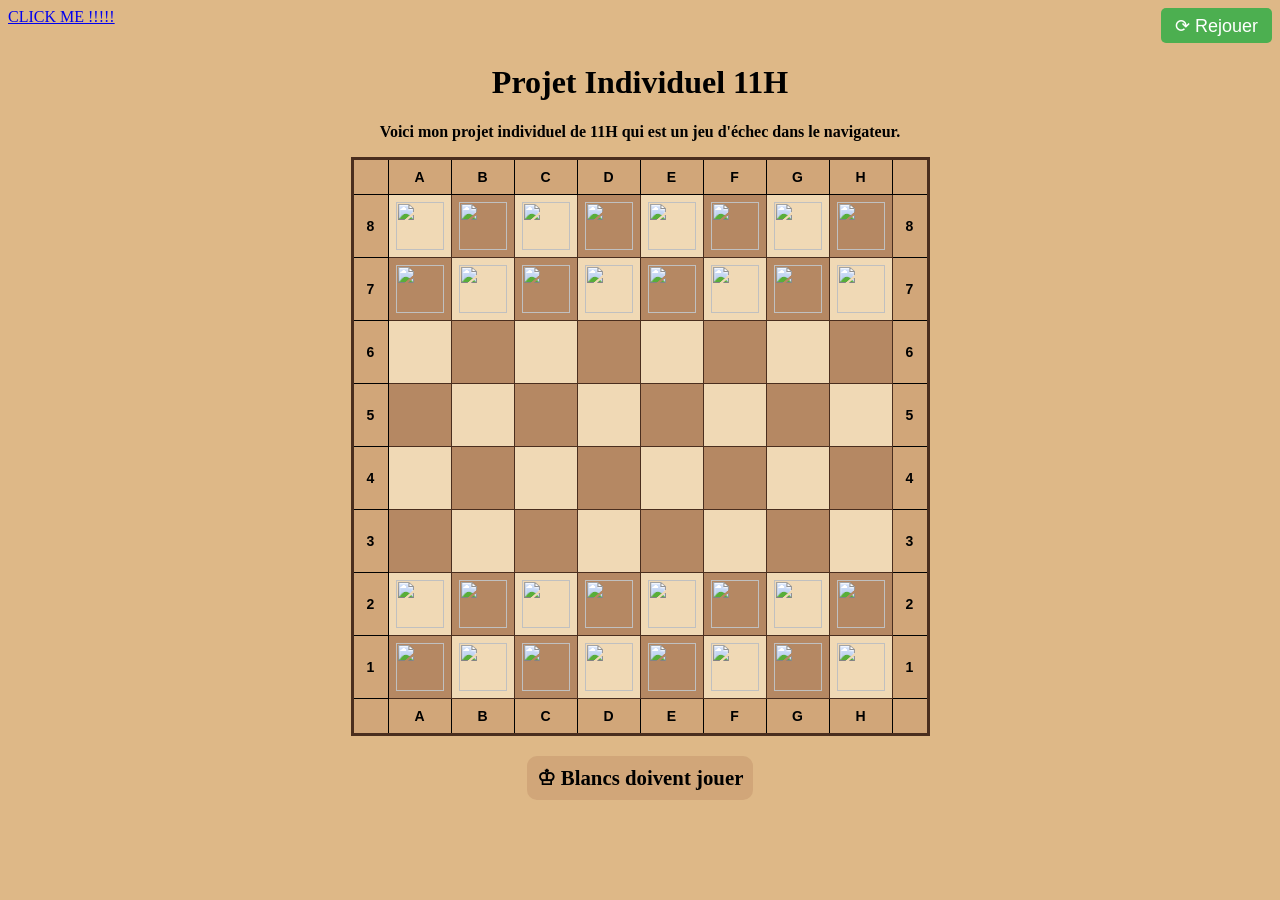
==== index.html @ 1d624048 "ded" ====
<!DOCTYPE html>
<html lang="en">
    
    <!-- Possible de faire le plateau d'échec sur JavaScript si probléme avec le code -->
    
    <head>
        <meta charset="UTF-8" />
        <!-- Liens pour css et Javascript -->
        <link href="styles.css" rel="stylesheet" />
       
        <title>PI</title>
    </head>
    <body>
        
      <script scr="script.js"></script>
         <!-- Tête de page -->
        
        <header>
          
        <a class="hello" href="index2.html">CLICK ME !!!!!</a>
          

          
        </header>
        
    <h1>Projet Individuel 11H</h1>
    <p><strong>Voici mon projet individuel de 11H qui est un jeu d'échec dans le navigateur. </strong></p>
        <!-- Début du plateau d'échec -->
<table>
  <tr>
    <td class="rien"></td>
    <td class="lettre">A</td>
    <td class="lettre">B</td>
    <td class="lettre">C</td>
    <td class="lettre">D</td>
    <td class="lettre">E</td>
    <td class="lettre">F</td>
    <td class="lettre">G</td>
    <td class="lettre">H</td>
    <td class="rien"></td>
  </tr>

  <tr>
    <td class="chiffre">8</td>
     <td class="pieces, noir"><img src="pieces_echec/tour_noir.svg"></td>
    <td class="pieces. blanc"><img src="pieces_echec/cavalier_noir.svg"></td>
    <td class="pieces, noir"><img src="pieces_echec/foux_noir.svg"></td>
    <td class="pieces, blanc"><img src="pieces_echec/roi_noir.svg"></td>
    <td class="pieces, noir"><img src="pieces_echec/dame_noir.svg"></td>
    <td class="pieces, blanc"><img src="pieces_echec/foux_noir.svg"></td>
    <td class="pieces, noir"><img src="pieces_echec/cavalier_noir.svg"></td>
    <td class="pieces, blanc"><img src="pieces_echec/tour_noir.svg"></td>
    <td class="chiffre">8</td>
  </tr>

  <tr>
    <td class="chiffre">7</td>
    <td class="pieces, blanc"><img src="pieces_echec/pions_noir.svg"></td>
    <td class="pieces. noir"><img src="pieces_echec/pions_noir.svg"></td>
    <td class="pieces, blanc"><img src="pieces_echec/pions_noir.svg"></td>
    <td class="pieces, noir"><img src="pieces_echec/pions_noir.svg"></td>
    <td class="pieces, blanc"><img src="pieces_echec/pions_noir.svg"></td>
    <td class="pieces, noir"><img src="pieces_echec/pions_noir.svg"></td>
    <td class="pieces, blanc"><img src="pieces_echec/pions_noir.svg"></td>
    <td class="pieces, noir"><img src="pieces_echec/pions_noir.svg"></td>
    <td class="chiffre">7</td>
  </tr>

  <tr>
    <td class="chiffre">6</td>
    <td class="pieces, noir"></td>
    <td class="pieces. blanc"></td>
    <td class="pieces, noir"></td>
    <td class="pieces, blanc"></td>
    <td class="pieces, noir"></td>
    <td class="pieces, blanc"></td>
    <td class="pieces, noir"></td>
    <td class="pieces, blanc"></td>
    <td class="chiffre">6</td>
  </tr>

  <tr>
    <td class="chiffre">5</td>
    <td class="pieces, blanc"></td>
    <td class="pieces. noir"></td>
    <td class="pieces, blanc"></td>
    <td class="pieces, noir"></td>
    <td class="pieces, blanc"></td>
    <td class="pieces, noir"></td>
    <td class="pieces, blanc"></td>
    <td class="pieces, noir"></td>
    <td class="chiffre">5</td>
  </tr>

  <tr>
    <td class="chiffre">4</td>
    <td class="pieces, noir"></td>
    <td class="pieces. blanc"></td>
    <td class="pieces, noir"></td>
    <td class="pieces, blanc"></td>
    <td class="pieces, noir"></td>
    <td class="pieces, blanc"></td>
    <td class="pieces, noir"></td>
    <td class="pieces, blanc"></td>
    <td class="chiffre">4</td>
  </tr>

  <tr>
    <td class="chiffre">3</td>
    <td class="pieces, blanc"></td>
    <td class="pieces. noir"></td>
    <td class="pieces, blanc"></td>
    <td class="pieces, noir"></td>
    <td class="pieces, blanc"></td>
    <td class="pieces, noir"></td>
    <td class="pieces, blanc"></td>
    <td class="pieces, noir"></td>
    <td class="chiffre">3</td>
  </tr>

  <tr>
    <td class="chiffre">2</td>
    <td class="pieces, noir"><img src="pieces_echec/pions_blanc.svg"></td>
    <td class="pieces. blanc"><img src="pieces_echec/pions_blanc.svg"></td>
    <td class="pieces, noir"><img src="pieces_echec/pions_blanc.svg"></td>
    <td class="pieces, blanc"><img src="pieces_echec/pions_blanc.svg"></td>
    <td class="pieces, noir"><img src="pieces_echec/pions_blanc.svg"></td>
    <td class="pieces, blanc"><img src="pieces_echec/pions_blanc.svg"></td>
    <td class="pieces, noir"><img src="pieces_echec/pions_blanc.svg"></td>
    <td class="pieces, blanc"><img src="pieces_echec/pions_blanc.svg"></td>
    <td class="chiffre">2</td>
  </tr>

  <tr>
    <td class="chiffre">1</td>
    <td class="pieces, blanc"><img src="pieces_echec/tour_blanc.svg"></td>
    <td class="pieces. noir"><img src="pieces_echec/cavalier_blanc.svg"></td>
    <td class="pieces, blanc"><img src="pieces_echec/foux_blanc.svg"></td>
    <td class="pieces, noir"><img src="pieces_echec/roi_blanc.svg"></td>
    <td class="pieces, blanc"><img src="pieces_echec/dame_blanche.svg"></td>
    <td class="pieces, noir"><img src="pieces_echec/foux_blanc.svg"></td>
    <td class="pieces, blanc"><img src="pieces_echec/cavalier_blanc.svg"></td>
    <td class="pieces, noir"><img src="pieces_echec/tour_blanc.svg"></td>
    <td class="chiffre">1</td>
  </tr>

  <tr>
    <td class="rien"></td>
    <td class="lettre">A</td>
    <td class="lettre">B</td>
    <td class="lettre">C</td>
    <td class="lettre">D</td>
    <td class="lettre">E</td>
    <td class="lettre">F</td>
    <td class="lettre">G</td>
    <td class="lettre">H</td>
    <td class="rien"></td>
  </tr>
</table>

        <!-- Fin du plateau d'échec -->
      
      <script src="script.js"></script>
      
    </body>
</html>
---- styles.css ----
body{
    background-color: burlywood;  /*change la couleur de fond*/
    text-align: center;           /*aligne le text au milieu*/
}



table {
  border: thin solid blue;
  border-collapse: collapse;
  margin: auto;
  text-align: center;
}

th, td {
  border: thin solid black;
  width: 60px;
  height: 60px;
}

.rien{
  background-color: #d1a679;
}

.lettre{
  background-color: #d1a679;
}

.chiffre{
  background-color: #d1a679;
}

header {
  display: flex;
  justify-content: space-between;
}

.Yo {
  font-size: 20px;
  width: 80px;
  height: 40px;
}

.pieces img {
  width: 35px;
  height: 35px;
  
}

.blanc {
  background-color: white;
}

.noir {
  background-color: darkgrey;
}
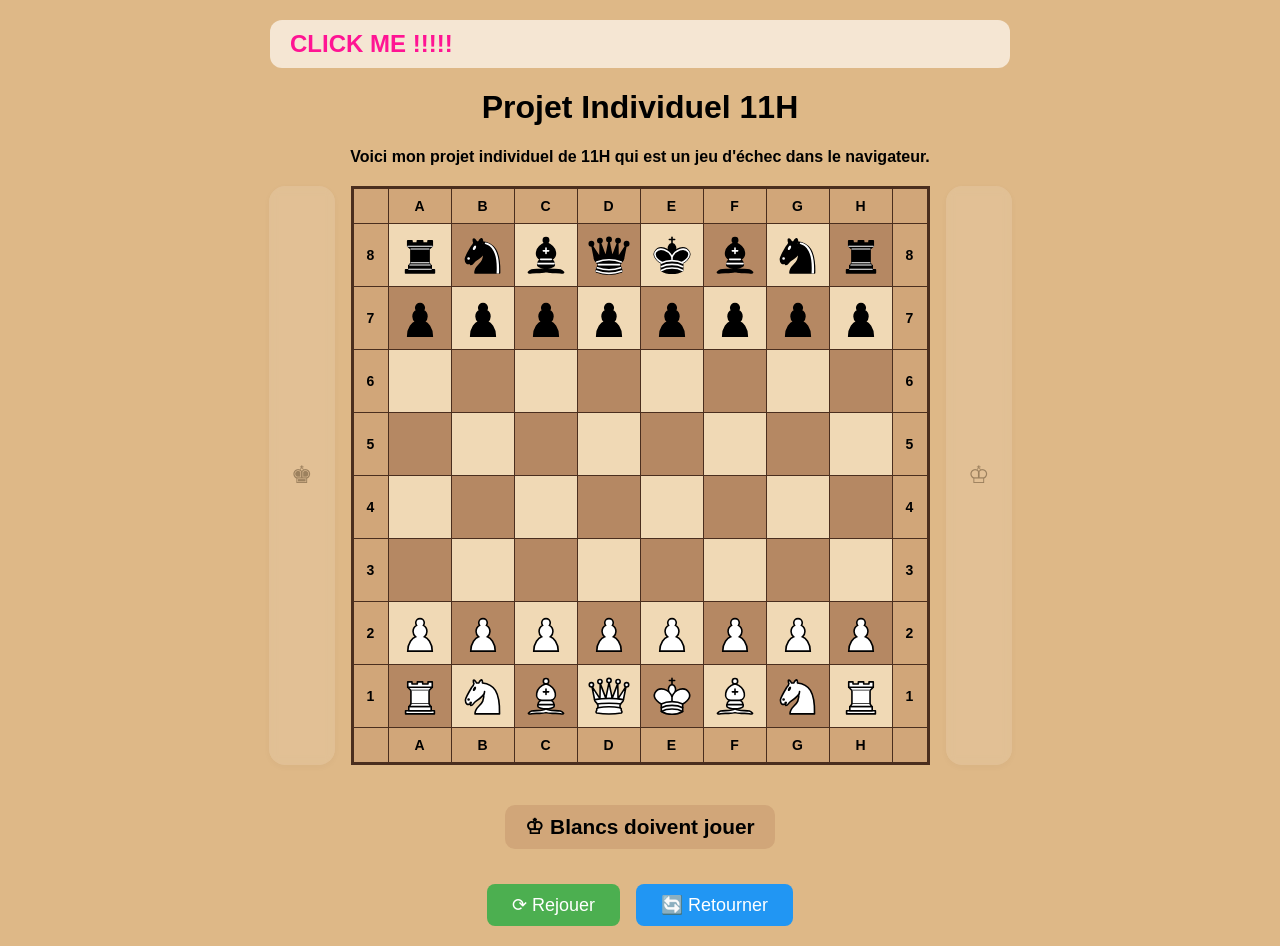
==== commit c38f0584: "qwe" ====
--- a/index.html
+++ b/index.html
@@ -1,166 +1,22 @@
 <!DOCTYPE html>
-<html lang="en">
-    
-    <!-- Possible de faire le plateau d'échec sur JavaScript si probléme avec le code -->
-    
-    <head>
-        <meta charset="UTF-8" />
-        <!-- Liens pour css et Javascript -->
-        <link href="styles.css" rel="stylesheet" />
-       
-        <title>PI</title>
-    </head>
-    <body>
-        
-      <script scr="script.js"></script>
-         <!-- Tête de page -->
-        
-        <header>
-          
-        <a class="hello" href="index2.html">CLICK ME !!!!!</a>
-          
+<html lang="fr">
+<head>
+    <meta charset="UTF-8" />
+    <link href="styles.css" rel="stylesheet" />
+    <title>Jeu d'échecs</title>
+</head>
+<body>
+    <header>
+        <a href="index2.html">CLICK ME !!!!!</a>
+        <!-- tu peux ajouter d'autres boutons ici si besoin -->
+    </header>
 
-          
-        </header>
-        
     <h1>Projet Individuel 11H</h1>
-    <p><strong>Voici mon projet individuel de 11H qui est un jeu d'échec dans le navigateur. </strong></p>
-        <!-- Début du plateau d'échec -->
-<table>
-  <tr>
-    <td class="rien"></td>
-    <td class="lettre">A</td>
-    <td class="lettre">B</td>
-    <td class="lettre">C</td>
-    <td class="lettre">D</td>
-    <td class="lettre">E</td>
-    <td class="lettre">F</td>
-    <td class="lettre">G</td>
-    <td class="lettre">H</td>
-    <td class="rien"></td>
-  </tr>
+    <p><strong>Voici mon projet individuel de 11H qui est un jeu d'échec dans le navigateur.</strong></p>
 
-  <tr>
-    <td class="chiffre">8</td>
-     <td class="pieces, noir"><img src="pieces_echec/tour_noir.svg"></td>
-    <td class="pieces. blanc"><img src="pieces_echec/cavalier_noir.svg"></td>
-    <td class="pieces, noir"><img src="pieces_echec/foux_noir.svg"></td>
-    <td class="pieces, blanc"><img src="pieces_echec/roi_noir.svg"></td>
-    <td class="pieces, noir"><img src="pieces_echec/dame_noir.svg"></td>
-    <td class="pieces, blanc"><img src="pieces_echec/foux_noir.svg"></td>
-    <td class="pieces, noir"><img src="pieces_echec/cavalier_noir.svg"></td>
-    <td class="pieces, blanc"><img src="pieces_echec/tour_noir.svg"></td>
-    <td class="chiffre">8</td>
-  </tr>
+    <!-- Le plateau sera généré par JavaScript -->
+    <div id="boardWrapper"></div>
 
-  <tr>
-    <td class="chiffre">7</td>
-    <td class="pieces, blanc"><img src="pieces_echec/pions_noir.svg"></td>
-    <td class="pieces. noir"><img src="pieces_echec/pions_noir.svg"></td>
-    <td class="pieces, blanc"><img src="pieces_echec/pions_noir.svg"></td>
-    <td class="pieces, noir"><img src="pieces_echec/pions_noir.svg"></td>
-    <td class="pieces, blanc"><img src="pieces_echec/pions_noir.svg"></td>
-    <td class="pieces, noir"><img src="pieces_echec/pions_noir.svg"></td>
-    <td class="pieces, blanc"><img src="pieces_echec/pions_noir.svg"></td>
-    <td class="pieces, noir"><img src="pieces_echec/pions_noir.svg"></td>
-    <td class="chiffre">7</td>
-  </tr>
-
-  <tr>
-    <td class="chiffre">6</td>
-    <td class="pieces, noir"></td>
-    <td class="pieces. blanc"></td>
-    <td class="pieces, noir"></td>
-    <td class="pieces, blanc"></td>
-    <td class="pieces, noir"></td>
-    <td class="pieces, blanc"></td>
-    <td class="pieces, noir"></td>
-    <td class="pieces, blanc"></td>
-    <td class="chiffre">6</td>
-  </tr>
-
-  <tr>
-    <td class="chiffre">5</td>
-    <td class="pieces, blanc"></td>
-    <td class="pieces. noir"></td>
-    <td class="pieces, blanc"></td>
-    <td class="pieces, noir"></td>
-    <td class="pieces, blanc"></td>
-    <td class="pieces, noir"></td>
-    <td class="pieces, blanc"></td>
-    <td class="pieces, noir"></td>
-    <td class="chiffre">5</td>
-  </tr>
-
-  <tr>
-    <td class="chiffre">4</td>
-    <td class="pieces, noir"></td>
-    <td class="pieces. blanc"></td>
-    <td class="pieces, noir"></td>
-    <td class="pieces, blanc"></td>
-    <td class="pieces, noir"></td>
-    <td class="pieces, blanc"></td>
-    <td class="pieces, noir"></td>
-    <td class="pieces, blanc"></td>
-    <td class="chiffre">4</td>
-  </tr>
-
-  <tr>
-    <td class="chiffre">3</td>
-    <td class="pieces, blanc"></td>
-    <td class="pieces. noir"></td>
-    <td class="pieces, blanc"></td>
-    <td class="pieces, noir"></td>
-    <td class="pieces, blanc"></td>
-    <td class="pieces, noir"></td>
-    <td class="pieces, blanc"></td>
-    <td class="pieces, noir"></td>
-    <td class="chiffre">3</td>
-  </tr>
-
-  <tr>
-    <td class="chiffre">2</td>
-    <td class="pieces, noir"><img src="pieces_echec/pions_blanc.svg"></td>
-    <td class="pieces. blanc"><img src="pieces_echec/pions_blanc.svg"></td>
-    <td class="pieces, noir"><img src="pieces_echec/pions_blanc.svg"></td>
-    <td class="pieces, blanc"><img src="pieces_echec/pions_blanc.svg"></td>
-    <td class="pieces, noir"><img src="pieces_echec/pions_blanc.svg"></td>
-    <td class="pieces, blanc"><img src="pieces_echec/pions_blanc.svg"></td>
-    <td class="pieces, noir"><img src="pieces_echec/pions_blanc.svg"></td>
-    <td class="pieces, blanc"><img src="pieces_echec/pions_blanc.svg"></td>
-    <td class="chiffre">2</td>
-  </tr>
-
-  <tr>
-    <td class="chiffre">1</td>
-    <td class="pieces, blanc"><img src="pieces_echec/tour_blanc.svg"></td>
-    <td class="pieces. noir"><img src="pieces_echec/cavalier_blanc.svg"></td>
-    <td class="pieces, blanc"><img src="pieces_echec/foux_blanc.svg"></td>
-    <td class="pieces, noir"><img src="pieces_echec/roi_blanc.svg"></td>
-    <td class="pieces, blanc"><img src="pieces_echec/dame_blanche.svg"></td>
-    <td class="pieces, noir"><img src="pieces_echec/foux_blanc.svg"></td>
-    <td class="pieces, blanc"><img src="pieces_echec/cavalier_blanc.svg"></td>
-    <td class="pieces, noir"><img src="pieces_echec/tour_blanc.svg"></td>
-    <td class="chiffre">1</td>
-  </tr>
-
-  <tr>
-    <td class="rien"></td>
-    <td class="lettre">A</td>
-    <td class="lettre">B</td>
-    <td class="lettre">C</td>
-    <td class="lettre">D</td>
-    <td class="lettre">E</td>
-    <td class="lettre">F</td>
-    <td class="lettre">G</td>
-    <td class="lettre">H</td>
-    <td class="rien"></td>
-  </tr>
-</table>
-
-        <!-- Fin du plateau d'échec -->
-      
-      <script src="script.js"></script>
-      
-    </body>
+    <script src="script.js"></script>
+</body>
 </html>
--- a/styles.css
+++ b/styles.css
@@ -1,56 +1,138 @@
-body{
-    background-color: burlywood;  /*change la couleur de fond*/
-    text-align: center;           /*aligne le text au milieu*/
+body {
+    background-color: burlywood;
+    text-align: center;
+    font-family: sans-serif;
+    margin: 0;
+    padding: 20px;
 }
 
+/* Conteneur principal : plateau + colonnes de captures */
+#boardWrapper {
+    display: flex;
+    align-items: stretch;
+    justify-content: center;
+    gap: 16px;
+    margin: 20px auto;
+    max-width: fit-content;
+}
 
+/* Colonnes latérales des captures */
+.captured-side {
+    display: flex;
+    flex-direction: column;
+    align-items: center;
+    justify-content: center;
+    gap: 4px;
+    padding: 12px 8px;
+    background: rgba(255, 255, 255, 0.4);
+    border-radius: 16px;
+    min-width: 50px;
+    backdrop-filter: blur(4px);
+    box-shadow: 0 2px 8px rgba(0, 0, 0, 0.1);
+}
 
+.captured-side img {
+    width: 32px;
+    height: 32px;
+    display: block;
+    margin: 2px auto;
+    transition: transform 0.2s;
+}
+
+.captured-side img:hover {
+    transform: scale(1.2);
+}
+
+.captured-side .side-label {
+    font-weight: bold;
+    font-size: 0.9rem;
+    margin-bottom: 4px;
+    color: #333;
+}
+
+.captured-side .side-count {
+    font-size: 0.8rem;
+    color: #555;
+    margin-top: 2px;
+}
+
+/* Plateau */
 table {
-  border: thin solid blue;
-  border-collapse: collapse;
-  margin: auto;
-  text-align: center;
+    border-collapse: collapse;
+    border: 3px solid #4a2e1e;
+    margin: 0;
 }
 
 th, td {
-  border: thin solid black;
-  width: 60px;
-  height: 60px;
+    border: 1px solid #4a2e1e;
+    width: 60px;
+    height: 60px;
+    text-align: center;
+    vertical-align: middle;
 }
 
-.rien{
-  background-color: #d1a679;
+.rien, .lettre, .chiffre {
+    background-color: #d1a679;
 }
 
-.lettre{
-  background-color: #d1a679;
+/* En-tête */
+header {
+    display: flex;
+    justify-content: space-between;
+    align-items: center;
+    max-width: 700px;
+    margin: 0 auto 20px;
+    padding: 10px 20px;
+    background: #f5e6d3;
+    border-radius: 12px;
 }
 
-.chiffre{
-  background-color: #d1a679;
+header a {
+    font-size: 1.5rem;
+    font-weight: bold;
+    color: deeppink;
+    text-decoration: none;
+}
+header a:hover {
+    text-decoration: underline;
 }
 
-header {
-  display: flex;
-  justify-content: space-between;
+/* Boutons sous le plateau */
+#buttonContainer {
+    text-align: center;
+    margin-top: 15px;
 }
 
-.Yo {
-  font-size: 20px;
-  width: 80px;
-  height: 40px;
+#buttonContainer button {
+    font-size: 18px;
+    padding: 10px 25px;
+    border: none;
+    border-radius: 8px;
+    cursor: pointer;
+    margin: 0 8px;
+    transition: opacity 0.2s;
 }
 
-.pieces img {
-  width: 35px;
-  height: 35px;
-  
+#buttonContainer button:first-child {
+    background-color: #4CAF50;
+    color: white;
+}
+#buttonContainer button:last-child {
+    background-color: #2196F3;
+    color: white;
+}
+#buttonContainer button:hover {
+    opacity: 0.85;
 }
 
-.blanc {
-  background-color: white;
-}
-
-.noir {
-  background-color: darkgrey;
+/* Message de statut */
+#gameStatus {
+    margin: 20px auto;
+    font-size: 1.3rem;
+    font-weight: bold;
+    text-align: center;
+    padding: 10px 20px;
+    border-radius: 10px;
+    background-color: #d1a679;
+    display: inline-block;
 }
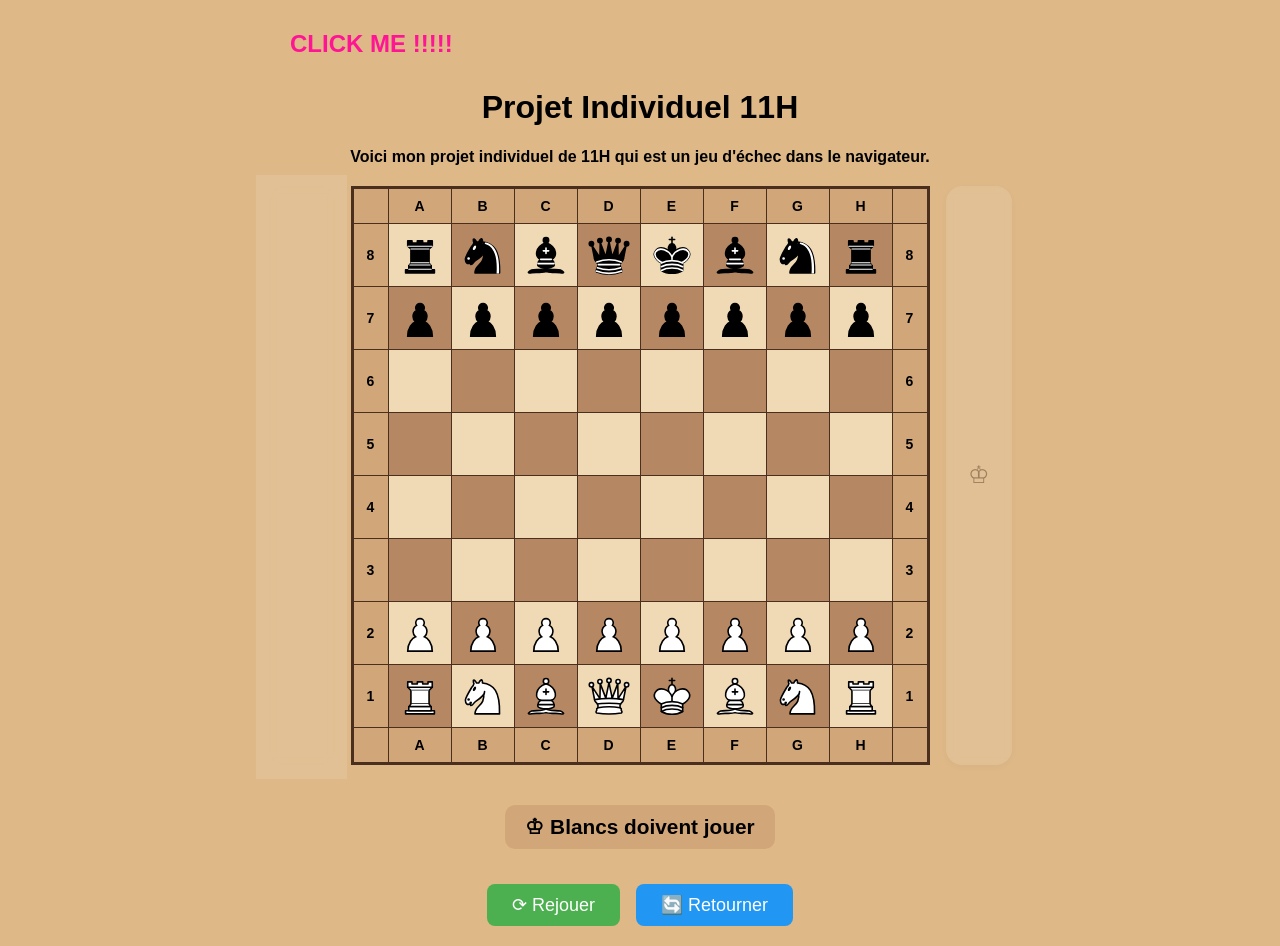
==== commit 3f14be37: "22323223sdfsdf" ====
--- a/index.html
+++ b/index.html
@@ -8,13 +8,11 @@
 <body>
     <header>
         <a href="index2.html">CLICK ME !!!!!</a>
-        <!-- tu peux ajouter d'autres boutons ici si besoin -->
     </header>
 
     <h1>Projet Individuel 11H</h1>
     <p><strong>Voici mon projet individuel de 11H qui est un jeu d'échec dans le navigateur.</strong></p>
 
-    <!-- Le plateau sera généré par JavaScript -->
     <div id="boardWrapper"></div>
 
     <script src="script.js"></script>
--- a/styles.css
+++ b/styles.css
@@ -6,7 +6,7 @@
     padding: 20px;
 }
 
-/* Conteneur principal : plateau + colonnes de captures */
+/* Conteneur principal */
 #boardWrapper {
     display: flex;
     align-items: stretch;
@@ -16,7 +16,7 @@
     max-width: fit-content;
 }
 
-/* Colonnes latérales des captures */
+/* Colonnes de captures */
 .captured-side {
     display: flex;
     flex-direction: column;
@@ -50,10 +50,17 @@
     color: #333;
 }
 
-.captured-side .side-count {
-    font-size: 0.8rem;
-    color: #555;
-    margin-top: 2px;
+.captured-side .capture-item {
+    display: flex;
+    align-items: center;
+    gap: 4px;
+    margin: 2px 0;
+}
+
+.captured-side .capture-item span {
+    font-size: 0.9rem;
+    font-weight: bold;
+    color: #222;
 }
 
 /* Plateau */
@@ -75,16 +82,14 @@
     background-color: #d1a679;
 }
 
-/* En-tête */
+/* En‑tête : pas de fond, lien à gauche */
 header {
     display: flex;
-    justify-content: space-between;
     align-items: center;
     max-width: 700px;
     margin: 0 auto 20px;
     padding: 10px 20px;
-    background: #f5e6d3;
-    border-radius: 12px;
+    /* fond transparent, pas de bordure */
 }
 
 header a {
@@ -93,6 +98,7 @@
     color: deeppink;
     text-decoration: none;
 }
+
 header a:hover {
     text-decoration: underline;
 }
@@ -117,10 +123,12 @@
     background-color: #4CAF50;
     color: white;
 }
+
 #buttonContainer button:last-child {
     background-color: #2196F3;
     color: white;
 }
+
 #buttonContainer button:hover {
     opacity: 0.85;
 }
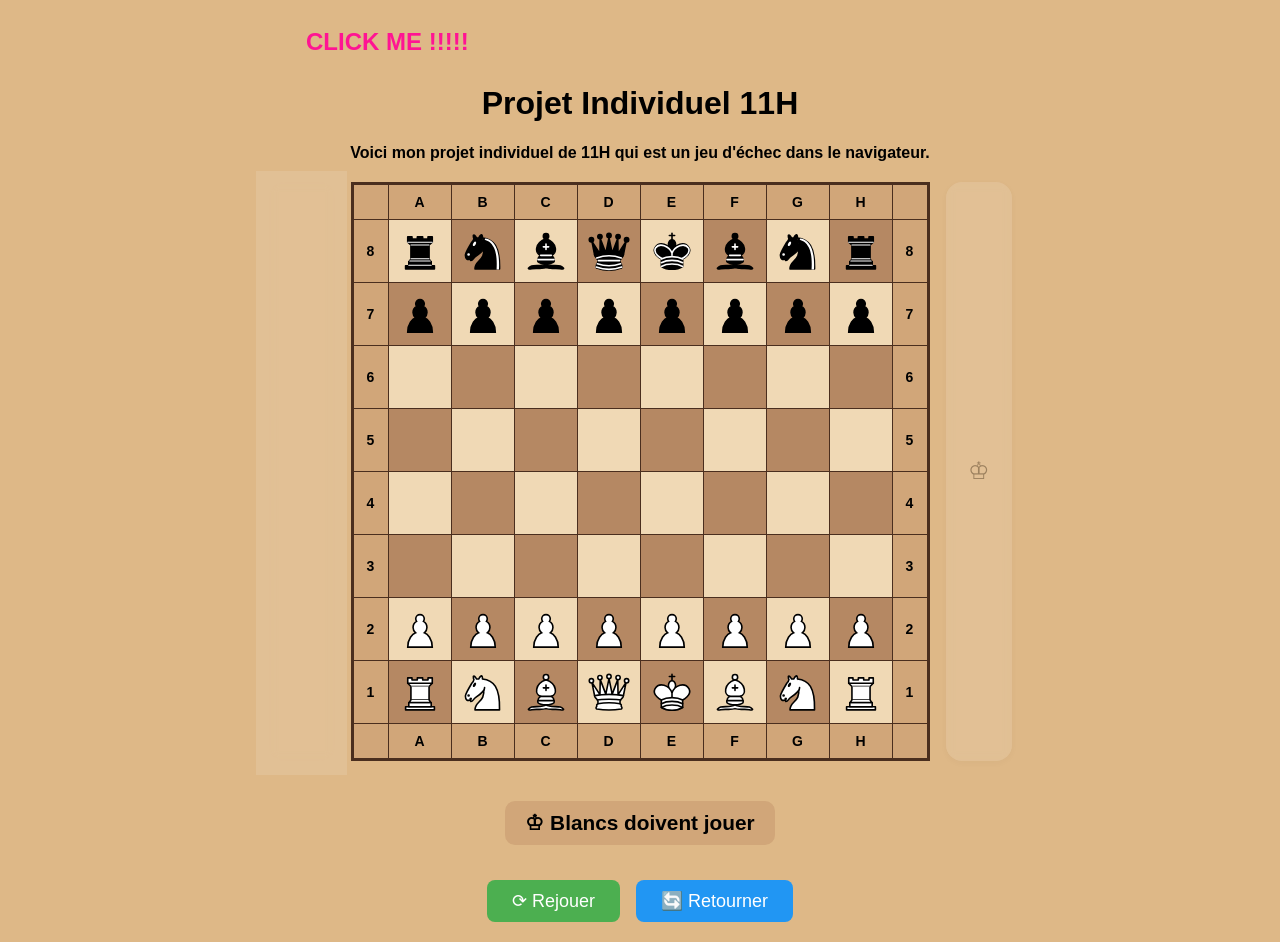
==== commit 1b6be1e0: "mtn" ====
--- a/index.html
+++ b/index.html
@@ -7,7 +7,7 @@
 </head>
 <body>
     <header>
-        <a href="index2.html">CLICK ME !!!!!</a>
+        <a href="index2.html" class="click-me">CLICK ME !!!!!</a>
     </header>
 
     <h1>Projet Individuel 11H</h1>
--- a/styles.css
+++ b/styles.css
@@ -4,6 +4,33 @@
     font-family: sans-serif;
     margin: 0;
     padding: 20px;
+}
+
+/* En‑tête : juste le lien */
+header {
+    display: flex;
+    justify-content: flex-start;
+    max-width: 700px;
+    margin: 0 auto 20px;
+    padding: 0;
+    background: transparent;
+    border: none;
+}
+
+/* Classe pour le lien CLICK ME */
+.click-me {
+    font-size: 1.5rem;
+    font-weight: bold;
+    color: deeppink;
+    text-decoration: none;
+    padding: 8px 16px;
+    border-radius: 10px;
+    transition: background-color 0.3s, color 0.3s;
+}
+
+.click-me:hover {
+    text-decoration: underline;
+    background-color: rgba(255, 20, 147, 0.1);
 }
 
 /* Conteneur principal */
@@ -82,27 +109,6 @@
     background-color: #d1a679;
 }
 
-/* En‑tête : pas de fond, lien à gauche */
-header {
-    display: flex;
-    align-items: center;
-    max-width: 700px;
-    margin: 0 auto 20px;
-    padding: 10px 20px;
-    /* fond transparent, pas de bordure */
-}
-
-header a {
-    font-size: 1.5rem;
-    font-weight: bold;
-    color: deeppink;
-    text-decoration: none;
-}
-
-header a:hover {
-    text-decoration: underline;
-}
-
 /* Boutons sous le plateau */
 #buttonContainer {
     text-align: center;
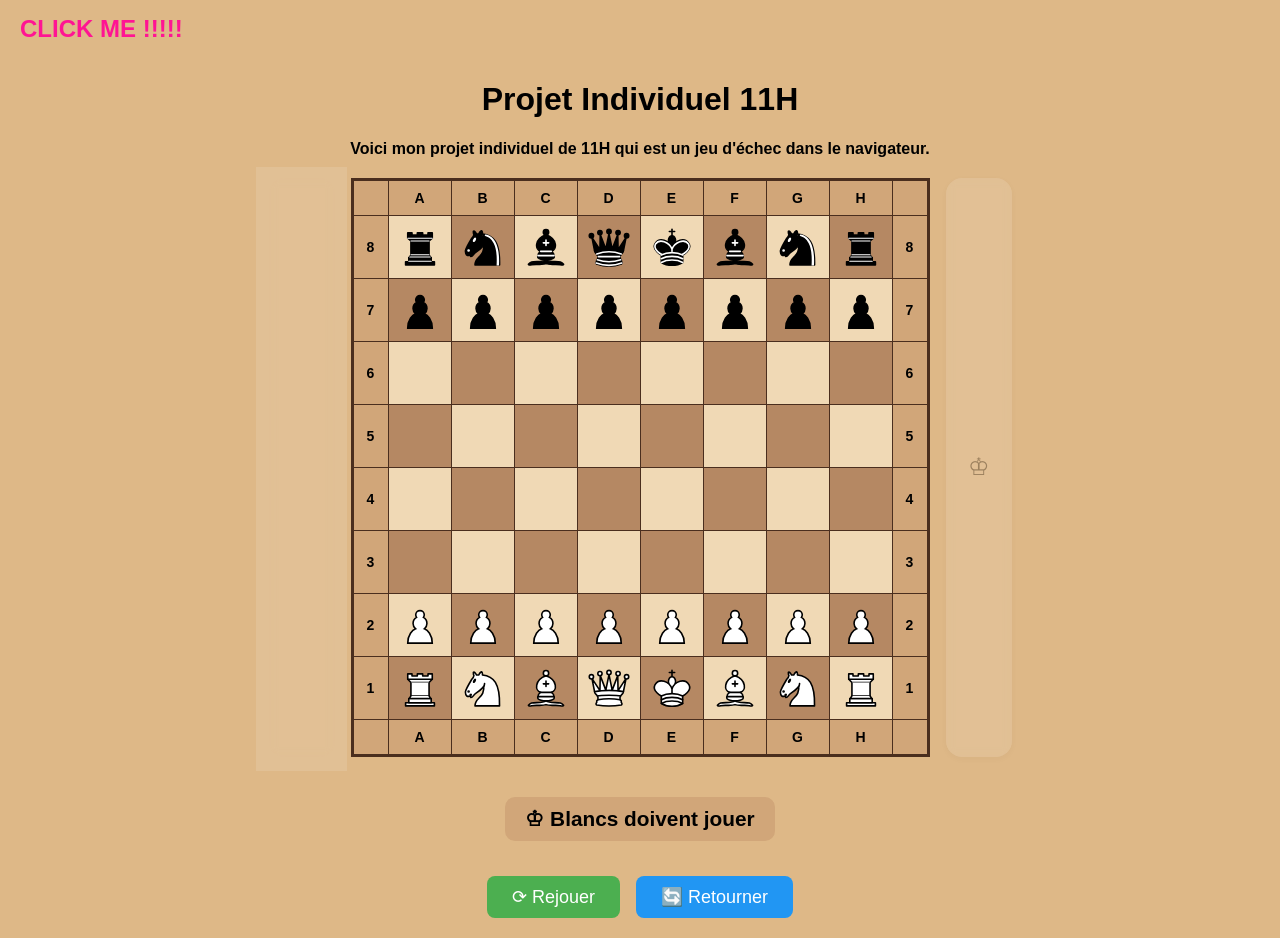
==== commit 3e7c0944: "2313123123123asdfasyx" ====
--- a/index.html
+++ b/index.html
@@ -6,9 +6,8 @@
     <title>Jeu d'échecs</title>
 </head>
 <body>
-    <header>
-        <a href="index2.html" class="click-me">CLICK ME !!!!!</a>
-    </header>
+    <!-- Lien tout en haut à gauche -->
+    <a href="index2.html" id="clickMe">CLICK ME !!!!!</a>
 
     <h1>Projet Individuel 11H</h1>
     <p><strong>Voici mon projet individuel de 11H qui est un jeu d'échec dans le navigateur.</strong></p>
--- a/styles.css
+++ b/styles.css
@@ -4,36 +4,26 @@
     font-family: sans-serif;
     margin: 0;
     padding: 20px;
+    padding-top: 60px; /* pour que le titre ne soit pas caché par le lien */
 }
 
-/* En‑tête : juste le lien */
-header {
-    display: flex;
-    justify-content: flex-start;
-    max-width: 700px;
-    margin: 0 auto 20px;
-    padding: 0;
-    background: transparent;
-    border: none;
-}
-
-/* Classe pour le lien CLICK ME */
-.click-me {
+/* ===== LIEN EN HAUT À GAUCHE ===== */
+#clickMe {
+    position: absolute;
+    top: 15px;
+    left: 20px;
     font-size: 1.5rem;
     font-weight: bold;
     color: deeppink;
     text-decoration: none;
-    padding: 8px 16px;
-    border-radius: 10px;
-    transition: background-color 0.3s, color 0.3s;
+    z-index: 10;
 }
 
-.click-me:hover {
+#clickMe:hover {
     text-decoration: underline;
-    background-color: rgba(255, 20, 147, 0.1);
 }
 
-/* Conteneur principal */
+/* ===== CONTENEUR PRINCIPAL ===== */
 #boardWrapper {
     display: flex;
     align-items: stretch;
